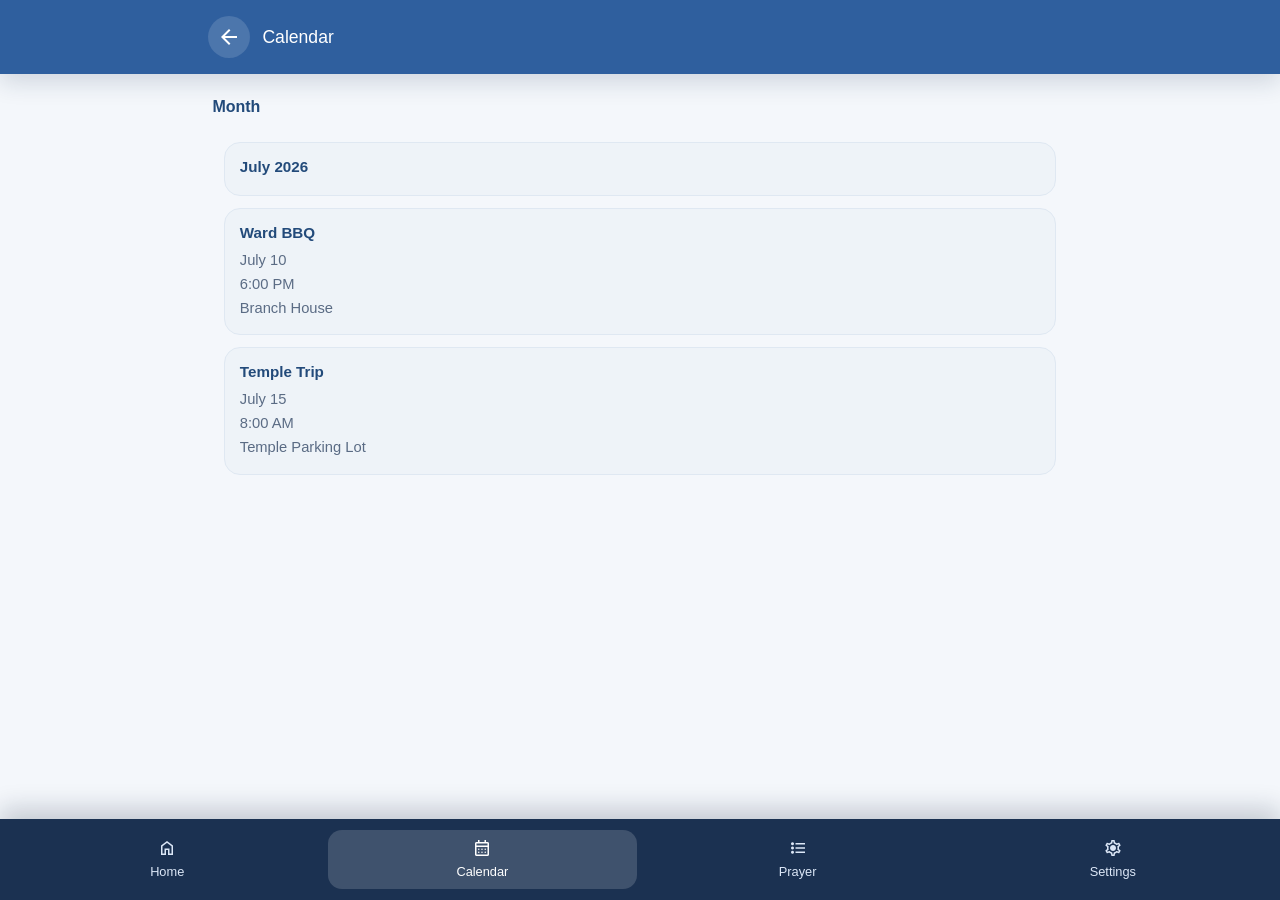
==== calendar.html @ 281d5f5b "elder's quorum - lockhart branch app first commit" ====
<!DOCTYPE html>
<html lang="en">
<head>
    <meta charset="UTF-8">
    <meta name="viewport" content="width=device-width, initial-scale=1.0">
    <title>Elder's Quorum | Calendar</title>
    <link rel="stylesheet" href="css/styles.css">
    <link rel="stylesheet" href="https://fonts.googleapis.com/css2?family=Material+Symbols+Outlined" />
</head>
<body data-page="calendar">
    <header class="top-bar">
        <div class="top-bar-content">
            <a href="index.html" class="back-link" aria-label="Back">
                <span class="material-symbols-outlined">arrow_back</span>
            </a>
            <h1 id="pageTitle" data-i18n="calendarTitle">Calendar</h1>
        </div>
    </header>

    <main class="page-content">
        <section class="section">
            <div class="section-heading">
                <h2 data-i18n="calendarMonthHeading">Month</h2>
            </div>
            <div id="calendarEvents" class="calendar-list"></div>
        </section>
    </main>

    <nav class="bottom-nav">
        <a href="index.html" data-nav="home" aria-label="Home">
            <span class="material-symbols-outlined">home</span>
            <span class="nav-label" data-i18n="navHome">Home</span>
        </a>
        <a href="calendar.html" data-nav="calendar" aria-label="Calendar">
            <span class="material-symbols-outlined">calendar_month</span>
            <span class="nav-label" data-i18n="navCalendar">Calendar</span>
        </a>
        <a href="prayers-roll.html" data-nav="prayer" aria-label="Prayer Roll">
            <span class="material-symbols-outlined">format_list_bulleted</span>
            <span class="nav-label" data-i18n="navPrayer">Prayer</span>
        </a>
        <a href="settings.html" data-nav="settings" aria-label="Settings">
            <span class="material-symbols-outlined">settings</span>
            <span class="nav-label" data-i18n="navSettings">Settings</span>
        </a>
    </nav>

    <script src="js/app.js"></script>
</body>
</html>
---- css/styles.css ----
:root {
    --bg: #f4f7fb;
    --surface: #ffffff;
    --surface-muted: #eef3f8;
    --primary: #2f5f9e;
    --primary-dark: #224a7a;
    --primary-soft: #e7f0fb;
    --text: #15233b;
    --text-muted: #5a6b84;
    --border: #dfe8f2;
    --accent: #36527d;
    --success: #2e5b3d;
    --warning: #75542c;
    --danger: #783c36;
    --shadow: 0 16px 40px rgba(28, 54, 90, 0.08);
}

* {
    box-sizing: border-box;
}

body {
    margin: 0;
    font-family: "Segoe UI", Roboto, Arial, sans-serif;
    background: var(--bg);
    color: var(--text);
    line-height: 1.5;
    padding-bottom: 92px;
}

img {
    display: block;
    width: 100%;
}

a {
    color: inherit;
    text-decoration: none;
}

.top-bar {
    position: sticky;
    top: 0;
    z-index: 20;
    background: var(--primary);
    color: #fff;
    box-shadow: 0 8px 24px rgba(18, 41, 74, 0.16);
}

.top-bar-content {
    max-width: 900px;
    min-height: 74px;
    margin: 0 auto;
    padding: 1rem 1.1rem;
    display: flex;
    align-items: center;
    gap: 0.8rem;
}

.back-link {
    display: inline-flex;
    align-items: center;
    justify-content: center;
    width: 42px;
    height: 42px;
    border-radius: 50%;
    background: rgba(255, 255, 255, 0.14);
    color: #fff;
}

#pageTitle {
    margin: 0;
    font-size: 1.1rem;
    font-weight: 500;
}

.page-content {
    max-width: 900px;
    margin: 0 auto;
    padding: 1rem 1rem 2rem;
}

.section {
    margin-bottom: 1.2rem;
}

.section-heading {
    display: flex;
    justify-content: space-between;
    align-items: center;
    margin-bottom: 0.7rem;
}

.section-heading h2 {
    margin: 0;
    font-size: 1rem;
    color: var(--primary-dark);
}

.card,
.list-card,
.settings-card {
    background: var(--surface);
    border: 1px solid var(--border);
    border-radius: 20px;
    box-shadow: var(--shadow);
}

/* .card {
    display: grid;
    gap: 0.75rem;
    padding: 0.9rem;
    color: var(--text);
} */

/* .lesson-card {
    border-left: 6px solid var(--accent);
} */

/* .lesson-card img {
    border-radius: 16px;
    height: 170px;
    object-fit: cover;
} */

.card-content h3,
.settings-copy h3 {
    margin: 0 0 0.2rem;
    font-size: 1rem;
    color: var(--primary-dark);
}

.card-content p,
.settings-copy p,
.empty-state p,
.list-item p {
    margin: 0;
    color: var(--text-muted);
}

.card-arrow {
    justify-self: end;
    color: var(--accent);
}

/* .card-grid {
    display: grid;
    gap: 0.8rem;
} */

/* .announcement-card {
    border-left: 6px solid var(--warning);
}

.recurring-card {
    border-left: 6px solid var(--success);
} */

/* ==========================================
   CARDS
========================================== */

.card {
    display: block;
    overflow: hidden;
    background: var(--surface);
    border: 1px solid var(--border);
    border-radius: 0.75rem;
    box-shadow: 0 2px 6px rgba(28, 54, 90, 0.08);
    color: var(--text);
    transition:
        transform 0.2s ease,
        box-shadow 0.2s ease;
}

.card:hover {
    transform: translateY(-2px);
    box-shadow: 0 6px 16px rgba(28, 54, 90, 0.12);
}

.card:focus-visible {
    outline: 3px solid var(--accent);
    outline-offset: 3px;
}


/* ==========================================
   CARD IMAGE
========================================== */

.card .image {
    width: 100%;
    height: 150px;
    background-color: var(--surface-muted);
    overflow: hidden;
}

.card .image img {
    width: 100%;
    height: 100%;
    object-fit: cover;
}


/* ==========================================
   CARD CONTENT
========================================== */

.card .content {
    padding: 1.1rem;
}

.card .title {
    display: block;
    color: var(--bg);
    font-size: 1.05rem;
    line-height: 1.4;
    font-weight: 600;
}

.card .desc {
    margin: 0.5rem 0 0;
    color: var(--border);
    font-size: 0.875rem;
    line-height: 1.4;
}


/* ==========================================
   LESSON CARD
========================================== */

.lesson-card .image {
    height: 180px;
}

.lesson-card .content {
    padding: 1.2rem;
    background-color: var(--accent);
}

/* ==========================================
   ANNOUNCEMENT CARDS
========================================== */

.announcement-card .image {
    height: 180px;
}

.announcement-card .content {
    padding: 1.2rem;
    background-color: var(--warning);
}


/* ==========================================
   RECURRING ACTIVITY CARDS
========================================== */

.recurring-card .image {
    height: 180px;
}

.recurring-card .content {
    padding: 1.2rem;
    background-color: var(--success);
}


/* ==========================================
   CARD GRID
========================================== */

.card-grid {
    display: grid;
    grid-template-columns: 1fr;
    gap: 0.9rem;
}

.empty-state {
    padding: 1.2rem;
    text-align: center;
    border-radius: 20px;
    background: var(--surface-muted);
    color: var(--text-muted);
}

.empty-icon {
    display: inline-flex;
    margin-bottom: 0.5rem;
    font-size: 2rem;
    color: var(--accent);
}

.bottom-nav {
    position: fixed;
    left: 0;
    right: 0;
    bottom: 0;
    display: grid;
    grid-template-columns: repeat(4, 1fr);
    gap: 0.4rem;
    padding: 0.7rem 0.8rem calc(0.7rem + env(safe-area-inset-bottom));
    background: rgba(18, 41, 74, 0.96);
    backdrop-filter: blur(12px);
    box-shadow: 0 -10px 24px rgba(10, 24, 51, 0.2);
}

.bottom-nav a {
    display: flex;
    flex-direction: column;
    align-items: center;
    justify-content: center;
    padding: 0.5rem 0.3rem;
    border-radius: 14px;
    color: #dce7f7;
    font-size: 0.8rem;
    transition: background 0.2s ease, color 0.2s ease;
}

.bottom-nav a.active {
    background: rgba(255, 255, 255, 0.16);
    color: #fff;
}

.bottom-nav .material-symbols-outlined {
    font-size: 1.25rem;
    margin-bottom: 0.2rem;
}

.calendar-list,
.list-card {
    display: grid;
    gap: 0.75rem;
    padding: 0.75rem;
}

.calendar-item,
.list-item {
    padding: 0.8rem 0.9rem;
    border-radius: 16px;
    background: var(--surface-muted);
    border: 1px solid var(--border);
}

.calendar-item h3,
.list-item h3 {
    margin: 0 0 0.24rem;
    font-size: 0.95rem;
    color: var(--primary-dark);
}

.calendar-item p,
.list-item p {
    margin: 0.14rem 0;
    color: var(--text-muted);
    font-size: 0.92rem;
}

.settings-card {
    display: flex;
    justify-content: space-between;
    align-items: center;
    padding: 1rem;
    gap: 0.8rem;
}

.switch {
    position: relative;
    width: 52px;
    height: 30px;
    flex-shrink: 0;
}

.switch input {
    opacity: 0;
    width: 0;
    height: 0;
}

.slider {
    position: absolute;
    inset: 0;
    background: #cbd6e4;
    border-radius: 999px;
    transition: 0.2s ease;
    cursor: pointer;
}

.slider::before {
    content: "";
    position: absolute;
    width: 22px;
    height: 22px;
    left: 4px;
    top: 4px;
    background: #fff;
    border-radius: 50%;
    transition: 0.2s ease;
}

.switch input:checked + .slider {
    background: var(--primary);
}

.switch input:checked + .slider::before {
    transform: translateX(22px);
}

@media (min-width: 720px) {
    .page-content {
        padding: 1.3rem 1.4rem 2.4rem;
    }

    .card-grid {
        grid-template-columns: repeat(2, minmax(0, 1fr));
    }

    /* .lesson-card {
        grid-template-columns: minmax(180px, 260px) 1fr auto;
        align-items: center;
    }*/

    .lesson-card img {
        height: 100%;
        min-height: 170px;
    } 


}
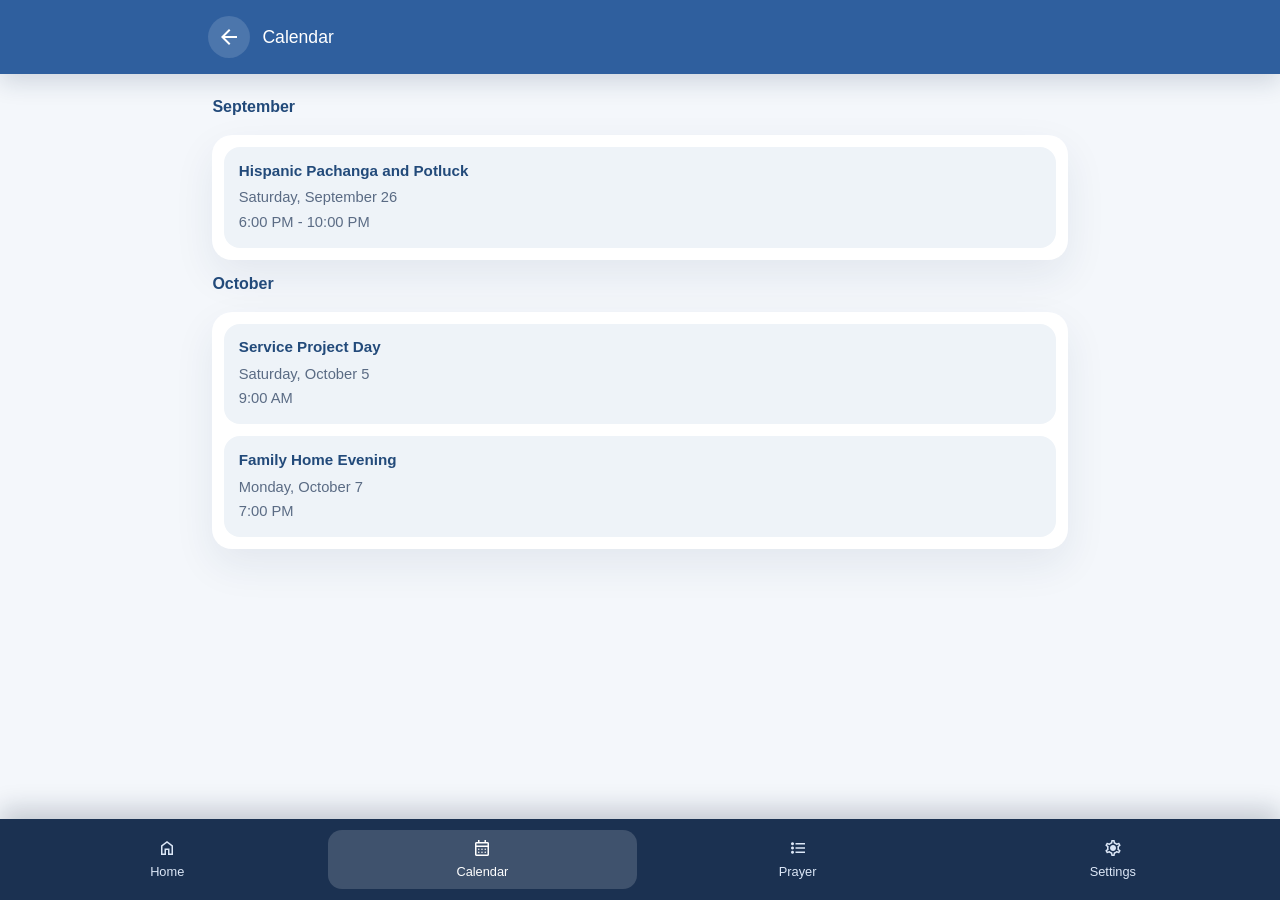
==== commit 793ceed2: "version 1.0" ====
--- a/calendar.html
+++ b/calendar.html
@@ -19,9 +19,6 @@
 
     <main class="page-content">
         <section class="section">
-            <div class="section-heading">
-                <h2 data-i18n="calendarMonthHeading">Month</h2>
-            </div>
             <div id="calendarEvents" class="calendar-list"></div>
         </section>
     </main>
--- a/css/styles.css
+++ b/css/styles.css
@@ -28,6 +28,10 @@
     padding-bottom: 92px;
 }
 
+body.modal-open {
+    overflow: hidden;
+}
+
 img {
     display: block;
     width: 100%;
@@ -88,11 +92,17 @@
     display: flex;
     justify-content: space-between;
     align-items: center;
-    margin-bottom: 0.7rem;
+    margin-bottom: 1rem;
 }
 
 .section-heading h2 {
     margin: 0;
+    font-size: 1rem;
+    color: var(--primary-dark);
+}
+
+h2.section-heading {
+    margin: 0 0 1rem;
     font-size: 1rem;
     color: var(--primary-dark);
 }
@@ -101,7 +111,6 @@
 .list-card,
 .settings-card {
     background: var(--surface);
-    border: 1px solid var(--border);
     border-radius: 20px;
     box-shadow: var(--shadow);
 }
@@ -178,6 +187,10 @@
     box-shadow: 0 6px 16px rgba(28, 54, 90, 0.12);
 }
 
+.activity-card {
+    cursor: pointer;
+}
+
 .card:focus-visible {
     outline: 3px solid var(--accent);
     outline-offset: 3px;
@@ -213,7 +226,7 @@
 .card .title {
     display: block;
     color: var(--bg);
-    font-size: 1.05rem;
+    font-size: 1.25rem;
     line-height: 1.4;
     font-weight: 600;
 }
@@ -237,6 +250,23 @@
 .lesson-card .content {
     padding: 1.2rem;
     background-color: var(--accent);
+}
+
+.lesson-link-title {
+    display: flex;
+    align-items: center;
+    justify-content: space-between;
+    gap: 0.7rem;
+}
+
+.lesson-link-title .title {
+    flex: 1;
+}
+
+.lesson-external-icon {
+    flex-shrink: 0;
+    color: var(--bg);
+    font-size: 1.2rem;
 }
 
 /* ==========================================
@@ -290,6 +320,85 @@
     margin-bottom: 0.5rem;
     font-size: 2rem;
     color: var(--accent);
+}
+
+.activity-modal[hidden] {
+    display: none;
+}
+
+.activity-modal {
+    position: fixed;
+    inset: 0;
+    z-index: 50;
+    display: grid;
+    place-items: center;
+    padding: 1.25rem;
+}
+
+.activity-modal__backdrop {
+    position: absolute;
+    inset: 0;
+    background: rgba(10, 24, 51, 0.58);
+}
+
+.activity-modal__content {
+    position: relative;
+    width: min(100%, 500px);
+    padding: 2rem 1.4rem 2rem 1.4rem ;
+    border-radius: 1rem;
+    background: var(--surface);
+    box-shadow: 0 24px 60px rgba(10, 24, 51, 0.28);
+}
+
+.activity-modal__content h2 {
+    margin: 0 2rem 0.65rem 0;
+    color: var(--primary-dark);
+    font-size: 1.3rem;
+}
+
+.activity-modal__close {
+    position: absolute;
+    top: 0.75rem;
+    right: 0.75rem;
+    display: inline-grid;
+    place-items: center;
+    width: 2.25rem;
+    height: 2.25rem;
+    padding: 0;
+    border: 0;
+    border-radius: 50%;
+    background: var(--surface-muted);
+    color: var(--primary-dark);
+    cursor: pointer;
+}
+
+.activity-modal__description {
+    margin: 0 0 1.1rem;
+    color: var(--text-muted);
+}
+
+.activity-modal__details {
+    display: grid;
+    gap: 0.7rem;
+    margin: 0;
+}
+
+.activity-modal__details div {
+    padding: 0.7rem 0.8rem;
+    border-radius: 0.7rem;
+    background: var(--surface-muted);
+}
+
+.activity-modal__details dt {
+    color: var(--primary-dark);
+    font-size: 0.78rem;
+    font-weight: 700;
+    text-transform: uppercase;
+}
+
+.activity-modal__details dd {
+    margin: 0.08rem 0 0;
+    color: var(--text);
 }
 
 .bottom-nav {
@@ -328,11 +437,19 @@
     margin-bottom: 0.2rem;
 }
 
-.calendar-list,
 .list-card {
     display: grid;
     gap: 0.75rem;
     padding: 0.75rem;
+}
+
+.calendar-list {
+    display: grid;
+    gap: 0.75rem;
+}
+
+.calendar-month {
+    display: grid;
 }
 
 .calendar-item,
@@ -340,11 +457,11 @@
     padding: 0.8rem 0.9rem;
     border-radius: 16px;
     background: var(--surface-muted);
-    border: 1px solid var(--border);
 }
 
 .calendar-item h3,
-.list-item h3 {
+.list-item h3,
+.list-item h4 {
     margin: 0 0 0.24rem;
     font-size: 0.95rem;
     color: var(--primary-dark);
